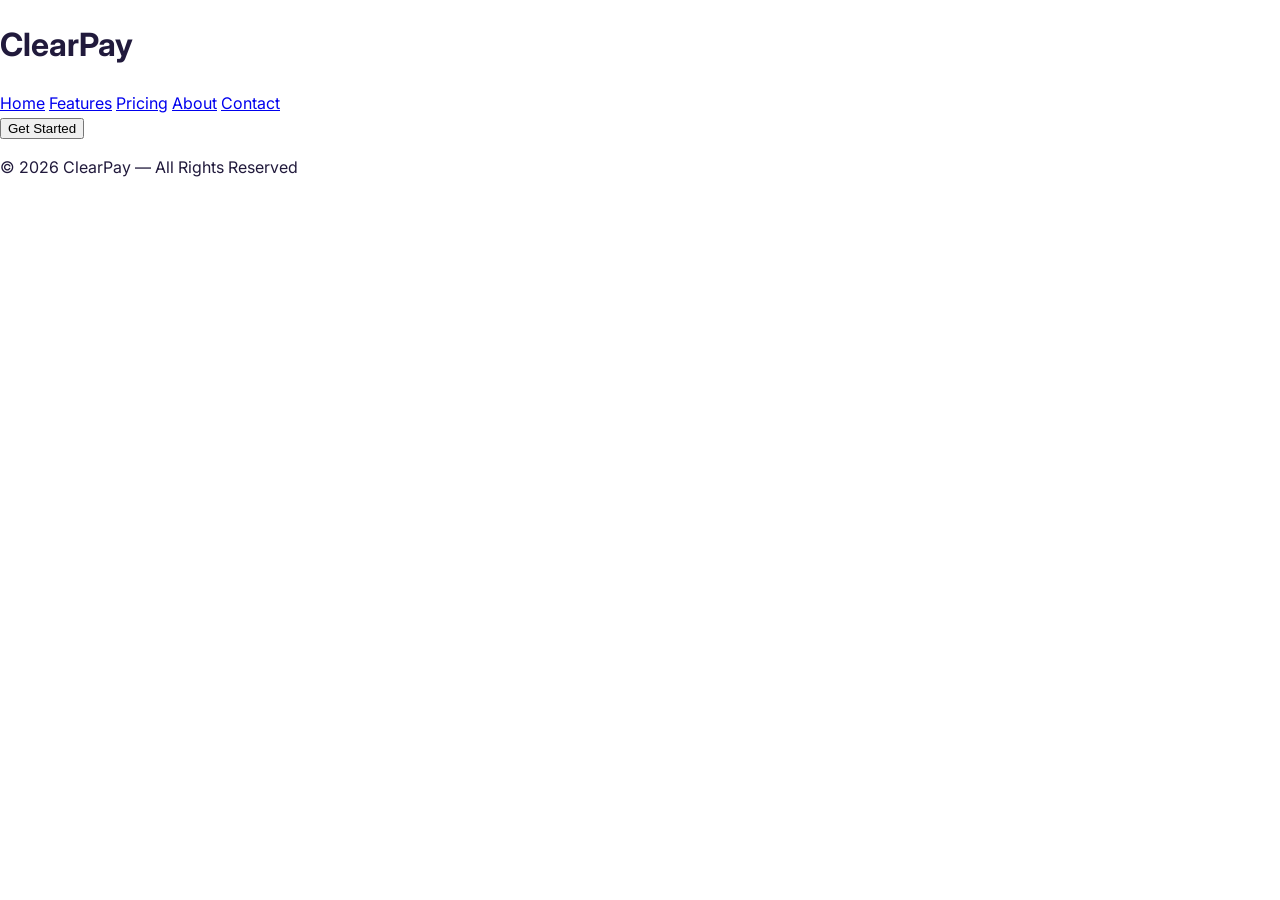
==== index.html @ 8fa64e14 "Init" ====
<!doctype html>
<html lang="en">
  <head>
    <meta charset="UTF-8" />
    <meta name="viewport" content="width=device-width, initial-scale=1.0" />
    <title>ClearPay</title>
    <link rel="preconnect" href="https://fonts.googleapis.com" />
    <link rel="preconnect" href="https://fonts.gstatic.com" crossorigin />
    <link
      href="https://fonts.googleapis.com/css2?family=Inter:wght@400;500;600;700;800&display=swap"
      rel="stylesheet"
    />
    <link rel="stylesheet" href="./styles/main.css" />
  </head>
  <body>
    <div id="header"></div>
    <main class="content"></main>
    <div id="footer"></div>
    <script src="./scripts/layout.js" type="module"></script>
  </body>
</html>
---- styles/main.css ----
@import "./tokens.css";
@import "./base.css";
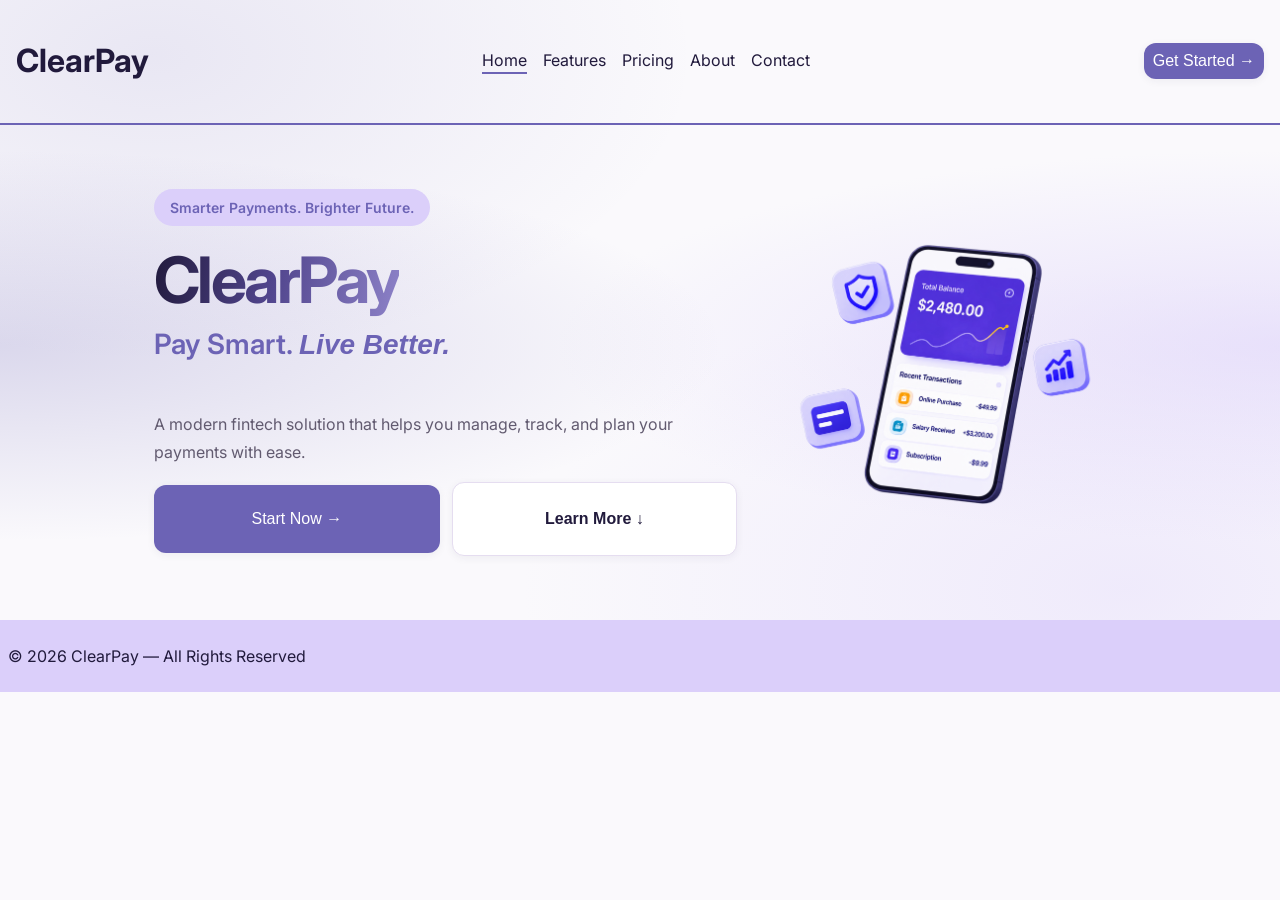
==== commit d0f56b1b: "Implement home page" ====
--- a/index.html
+++ b/index.html
@@ -14,7 +14,40 @@
   </head>
   <body>
     <div id="header"></div>
-    <main class="content"></main>
+    <main class="hero">
+      <div class="hero__container">
+        <!-- Hero Content -->
+        <div class="hero__content">
+          <span class="hero__greeting">Smarter Payments. Brighter Future.</span>
+          <h1 class="hero__title">ClearPay</h1>
+          <p class="hero__role">Pay Smart. <span>Live Better.</span></p>
+
+          <small class="hero__description">
+            A modern fintech solution that helps you manage, track, and plan
+            your payments with ease.
+          </small>
+
+          <div class="hero__actions">
+            <button class="button--primary">
+              <p>Start Now &rarr;</p>
+            </button>
+
+            <button class="button--secondary">
+              <p>Learn More &darr;</p>
+            </button>
+          </div>
+        </div>
+
+        <!-- Hero Image -->
+        <div class="hero__image">
+          <img
+            src="./assets/hero-img.png"
+            alt="Hero Image"
+            class="hero__profile-image"
+          />
+        </div>
+      </div>
+    </main>
     <div id="footer"></div>
     <script src="./scripts/layout.js" type="module"></script>
   </body>
--- a/styles/main.css
+++ b/styles/main.css
@@ -1,2 +1,6 @@
 @import "./tokens.css";
 @import "./base.css";
+@import "./buttons.css";
+@import "./header.css";
+@import "./hero.css";
+@import "./footer.css";
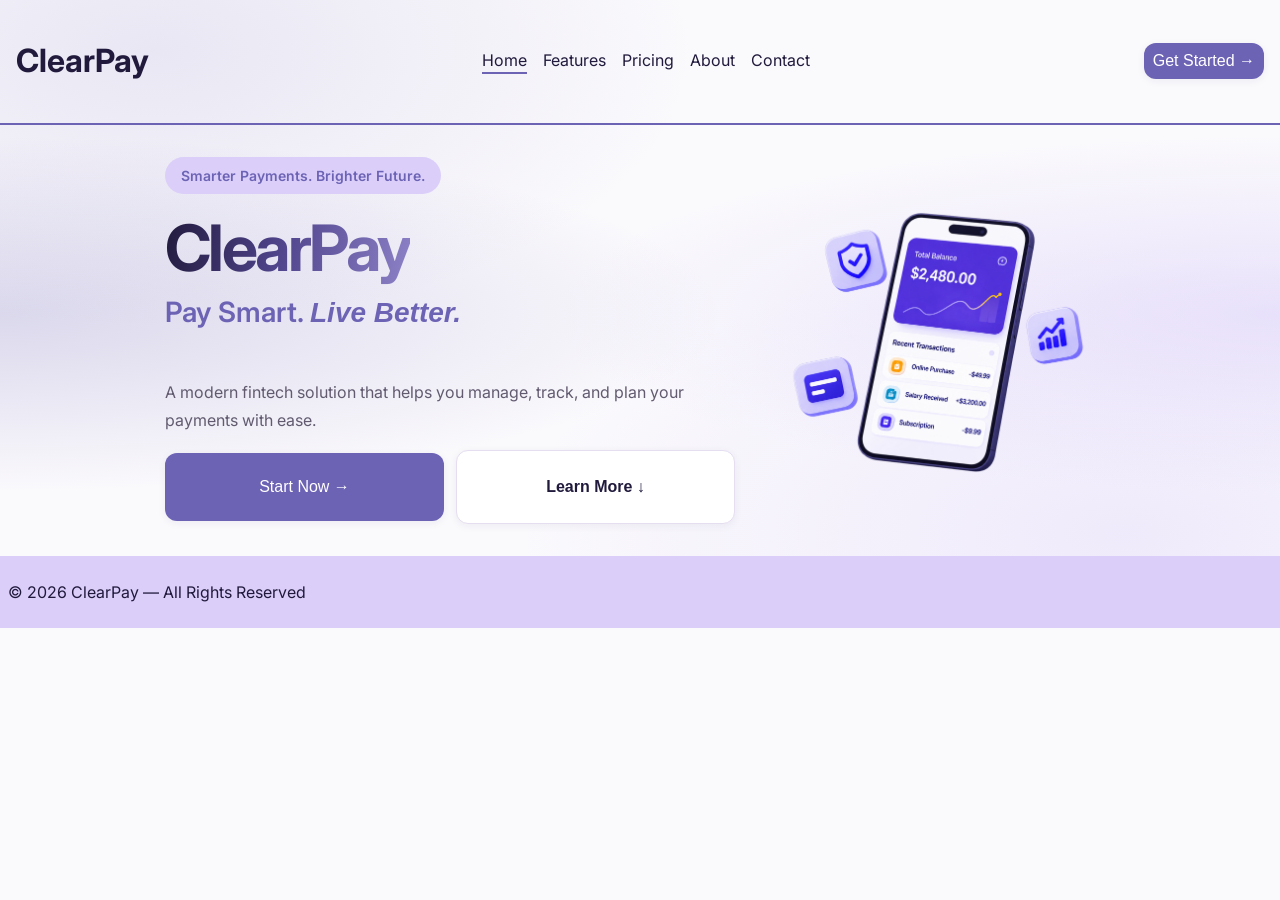
==== commit 221b130d: "Implement pricing page" ====
--- a/index.html
+++ b/index.html
@@ -19,7 +19,7 @@
         <!-- Hero Content -->
         <div class="hero__content">
           <span class="hero__greeting">Smarter Payments. Brighter Future.</span>
-          <h1 class="hero__title">ClearPay</h1>
+          <h2 class="hero__title">ClearPay</h2>
           <p class="hero__role">Pay Smart. <span>Live Better.</span></p>
 
           <small class="hero__description">
@@ -49,6 +49,6 @@
       </div>
     </main>
     <div id="footer"></div>
-    <script src="./scripts/layout.js" type="module"></script>
+    <script src="./scripts/main.js" type="module"></script>
   </body>
 </html>
--- a/styles/main.css
+++ b/styles/main.css
@@ -3,4 +3,6 @@
 @import "./buttons.css";
 @import "./header.css";
 @import "./hero.css";
+@import "./cards.css";
+@import "./pricing.css";
 @import "./footer.css";
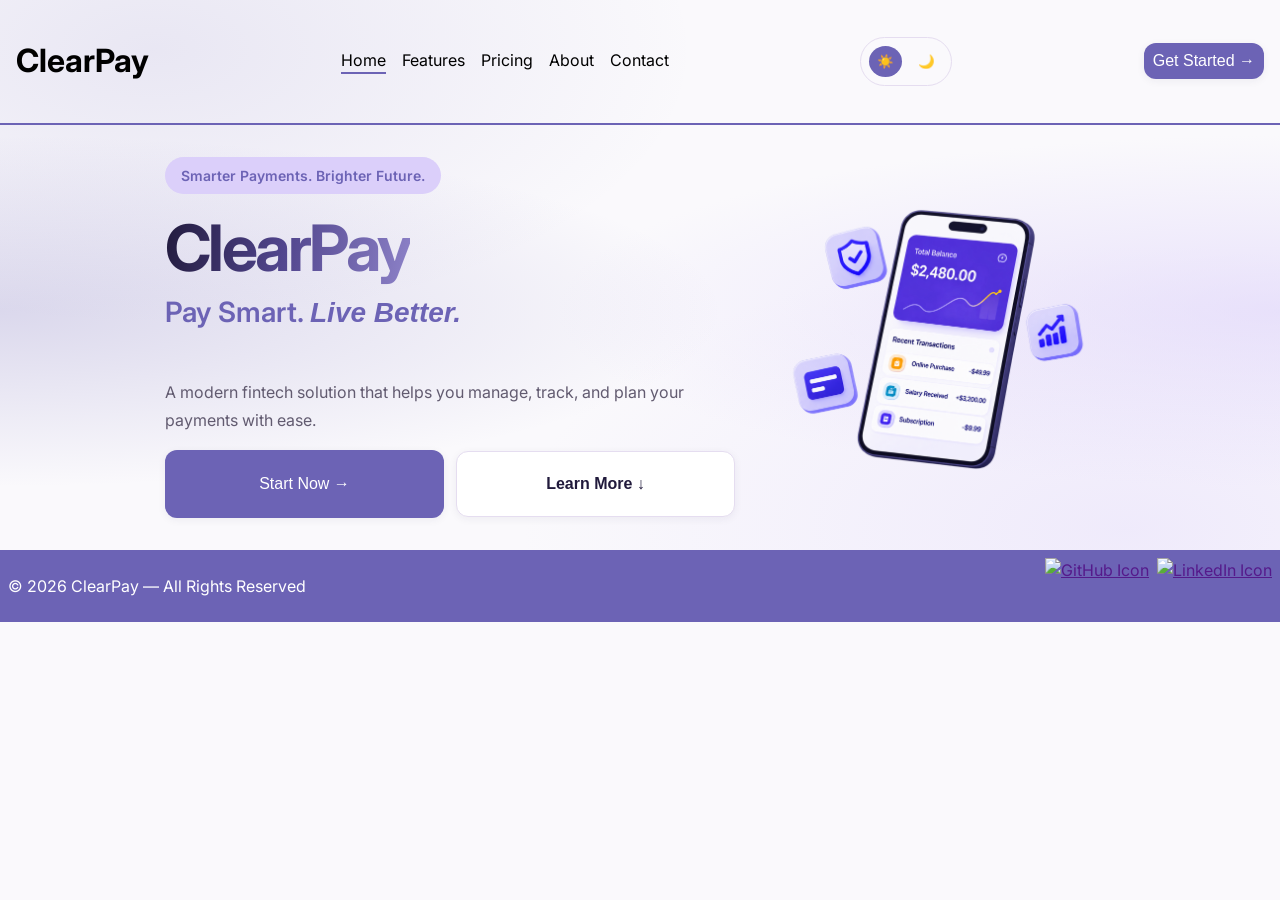
==== commit 0ff233fd: "Implement about page" ====
--- a/index.html
+++ b/index.html
@@ -33,7 +33,7 @@
             </button>
 
             <button class="button--secondary">
-              <p>Learn More &darr;</p>
+              <a href="pages/about.html">Learn More &darr;</a>
             </button>
           </div>
         </div>
--- a/styles/main.css
+++ b/styles/main.css
@@ -4,5 +4,9 @@
 @import "./header.css";
 @import "./hero.css";
 @import "./cards.css";
+@import "./features.css";
 @import "./pricing.css";
+@import "./about.css";
+@import "./contact.css";
+@import "./theme.css";
 @import "./footer.css";
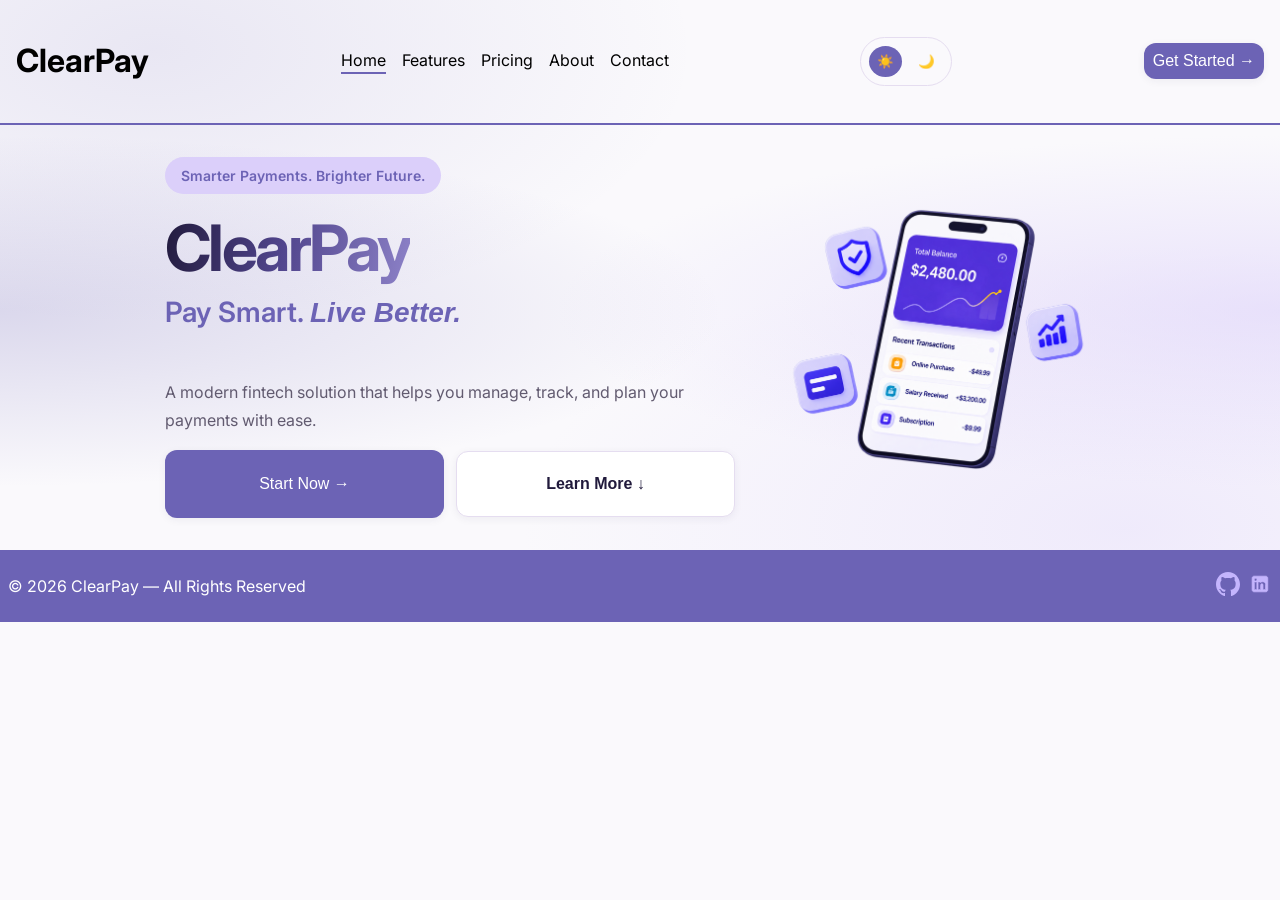
==== commit 16782a55: "Implement animations" ====
--- a/index.html
+++ b/index.html
@@ -15,7 +15,7 @@
   <body>
     <div id="header"></div>
     <main class="hero">
-      <div class="hero__container">
+      <div class="hero__container animate-on-scroll">
         <!-- Hero Content -->
         <div class="hero__content">
           <span class="hero__greeting">Smarter Payments. Brighter Future.</span>
--- a/styles/main.css
+++ b/styles/main.css
@@ -10,3 +10,4 @@
 @import "./contact.css";
 @import "./theme.css";
 @import "./footer.css";
+@import "./animations.css";
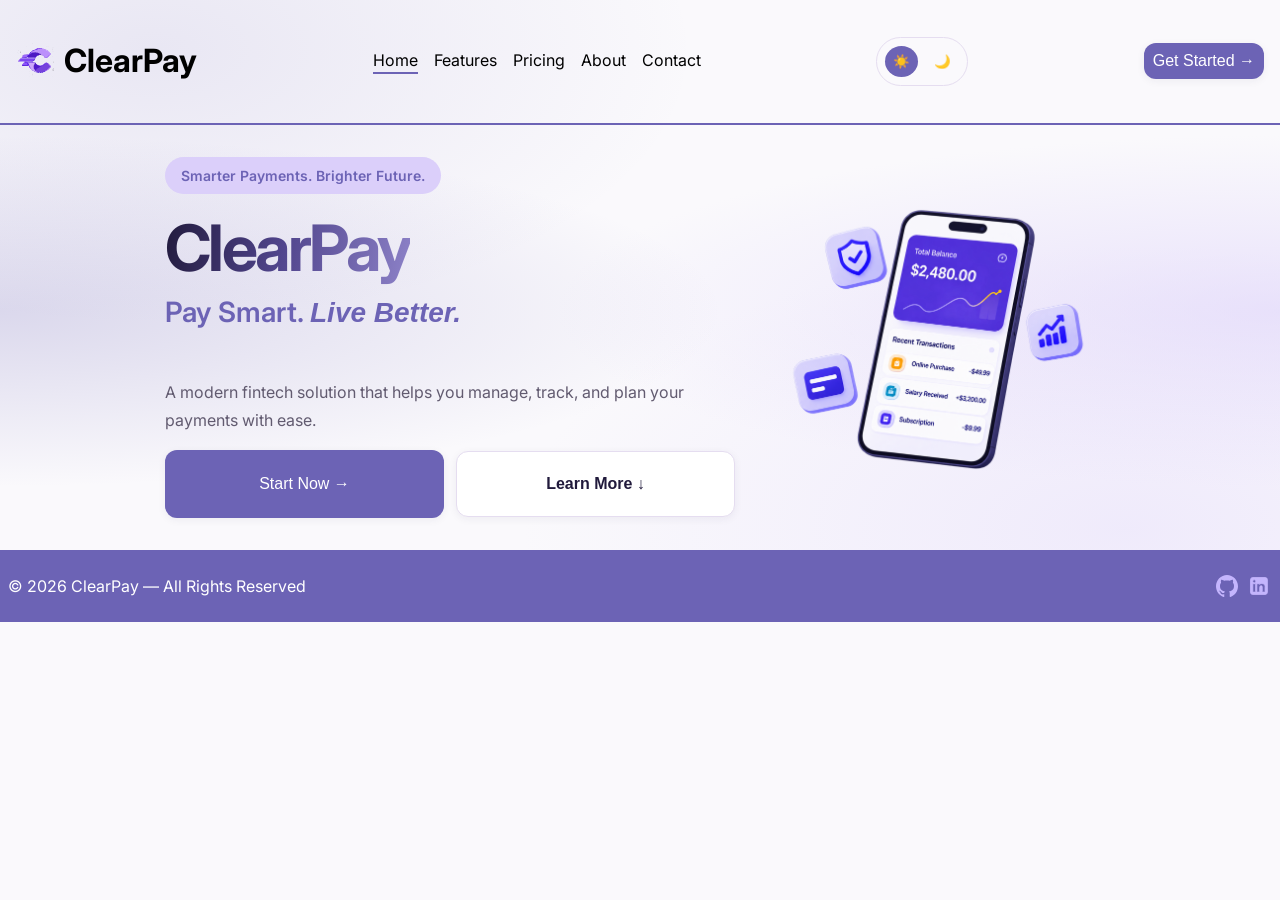
==== commit 4586c21c: "Add favicons" ====
--- a/index.html
+++ b/index.html
@@ -4,6 +4,27 @@
     <meta charset="UTF-8" />
     <meta name="viewport" content="width=device-width, initial-scale=1.0" />
     <title>ClearPay</title>
+    <!-- Standard favicon -->
+    <link
+      rel="icon"
+      type="image/svg+xml"
+      href="./assets/favicons/favicon.svg"
+    />
+
+    <!-- PNG fallback -->
+    <link
+      rel="icon"
+      type="image/png"
+      sizes="192x192"
+      href="./assets/favicons/android-touch-icon.png"
+    />
+
+    <!-- Apple Touch Icon -->
+    <link
+      rel="apple-touch-icon"
+      sizes="180x180"
+      href="./assets/favicons/apple-touch-icon.png"
+    />
     <link rel="preconnect" href="https://fonts.googleapis.com" />
     <link rel="preconnect" href="https://fonts.gstatic.com" crossorigin />
     <link
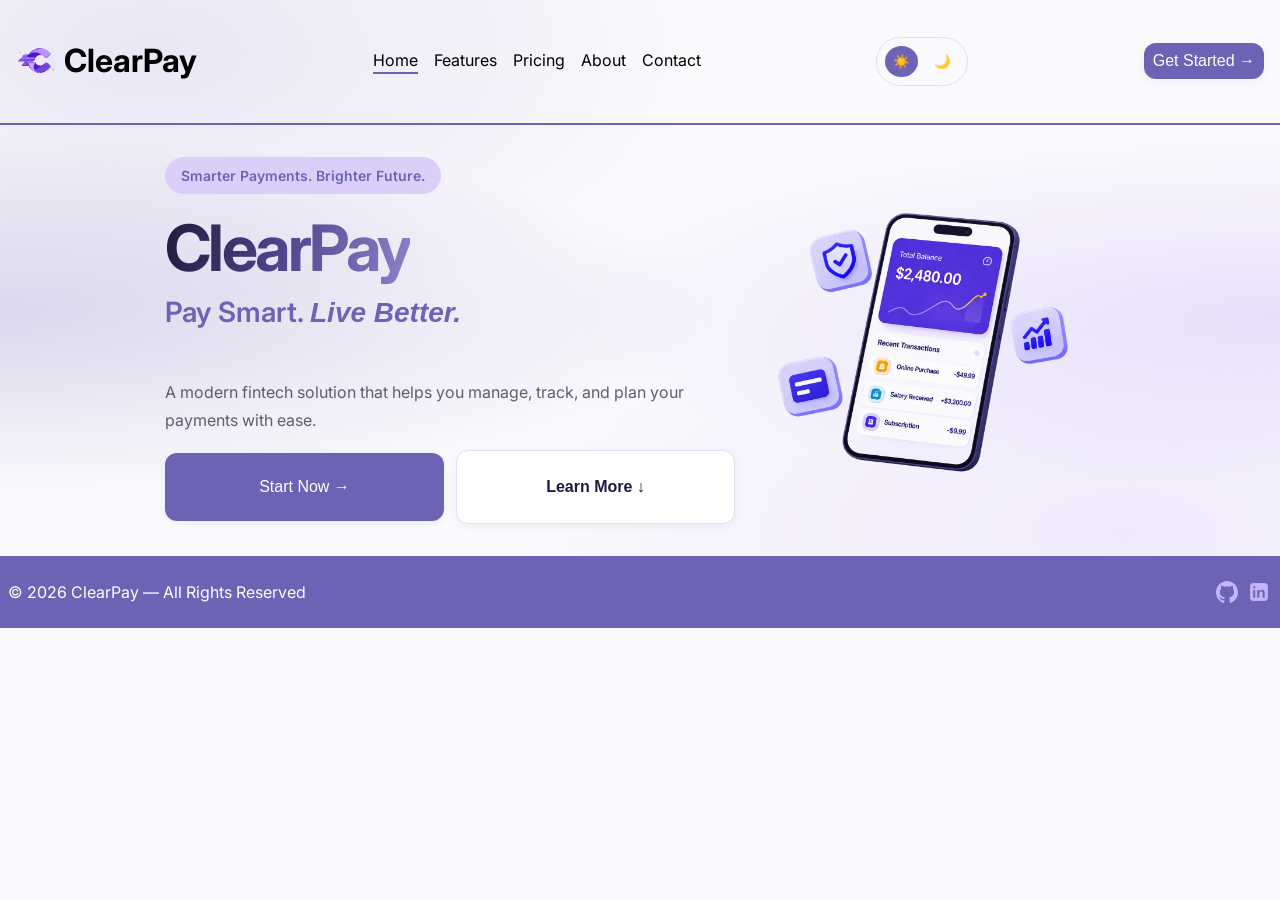
==== commit 04cefc84: "Enhance performance and accessability based on Lighthouse results" ====
--- a/index.html
+++ b/index.html
@@ -54,18 +54,40 @@
             </button>
 
             <button class="button--secondary">
-              <a href="pages/about.html">Learn More &darr;</a>
+              <p>Learn More &darr;</p>
             </button>
           </div>
         </div>
 
         <!-- Hero Image -->
         <div class="hero__image">
-          <img
-            src="./assets/hero-img.png"
-            alt="Hero Image"
-            class="hero__profile-image"
-          />
+          <picture>
+            <!-- Mobile -->
+            <source
+              media="(max-width: 480px)"
+              srcset="./assets/hero-img-mobile.webp"
+              type="image/webp"
+            />
+
+            <!-- Tablet -->
+            <source
+              media="(max-width: 768px)"
+              srcset="./assets/hero-img-tablet.webp"
+              type="image/webp"
+            />
+
+            <!-- Desktop -->
+            <source srcset="./assets/hero-img.webp" type="image/webp" />
+
+            <!-- Fallback -->
+            <img
+              src="./assets/hero-img.png"
+              alt="ClearPay payment management dashboard"
+              class="hero__profile-image"
+              loading="eager"
+              fetchpriority="high"
+            />
+          </picture>
         </div>
       </div>
     </main>
